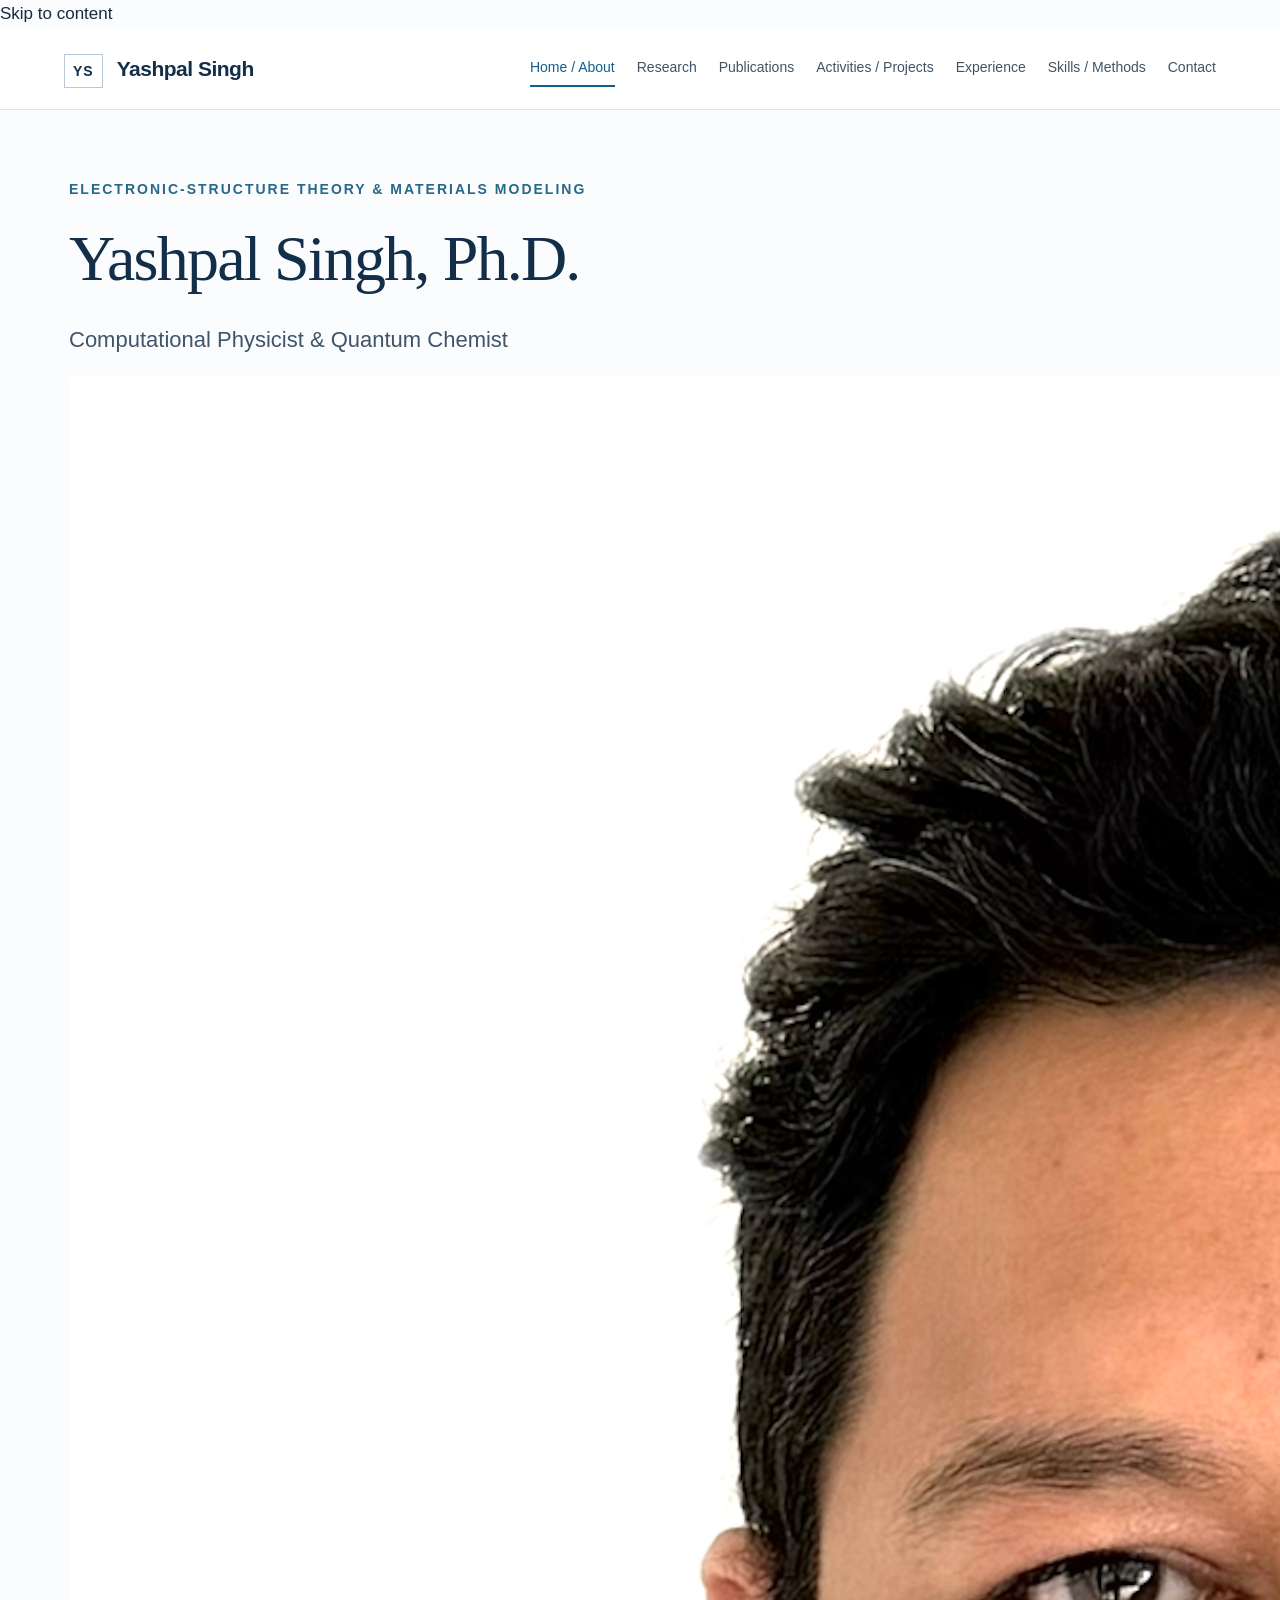
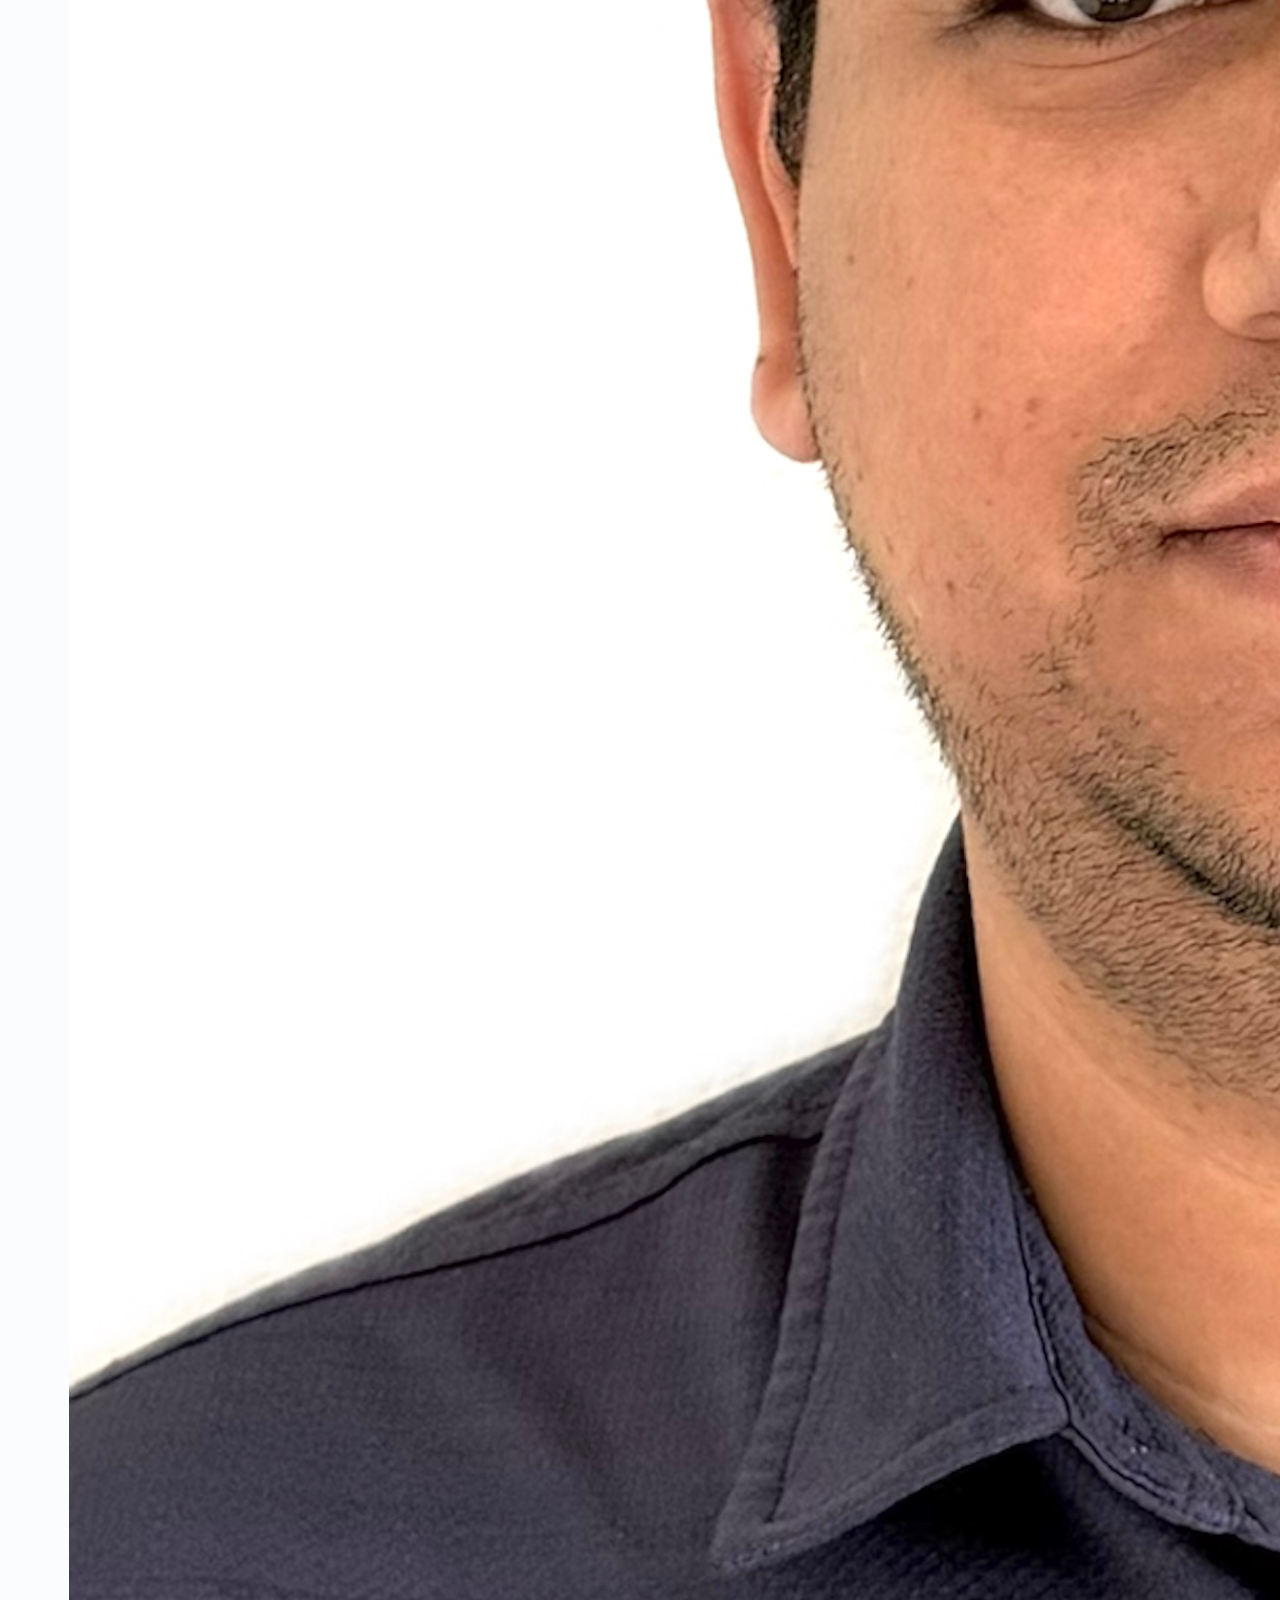
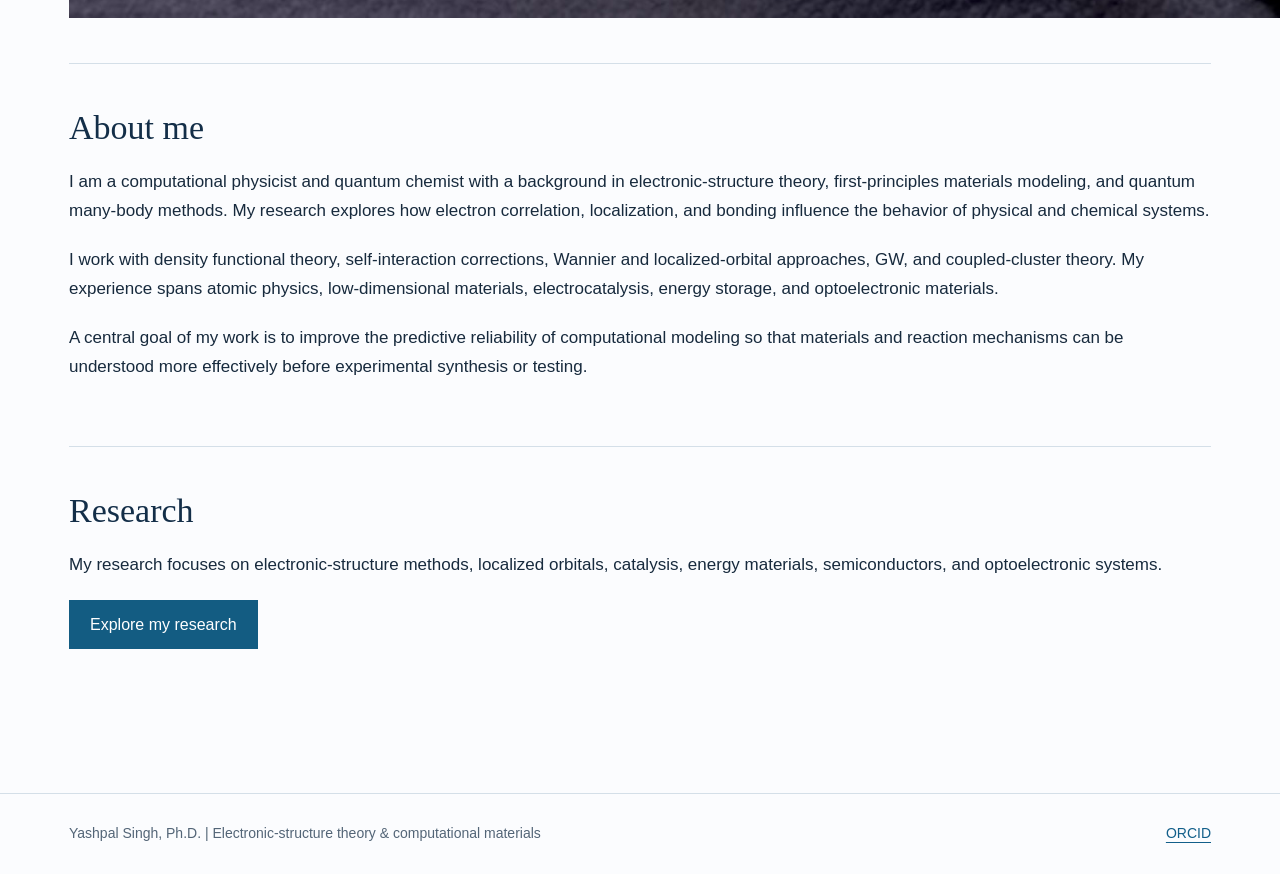
==== index.html @ 92dda70a "Reduce profile photo dimensions to 20px" ====
<!doctype html>
<html lang="en">
  <head>
    <meta charset="utf-8">
    <meta name="viewport" content="width=device-width, initial-scale=1">
    <title>Yashpal Singh | Computational Physicist</title>
    <meta
      name="description"
      content="Yashpal Singh, Ph.D. — computational physicist and quantum chemist working on electronic-structure theory and first-principles materials modeling."
    >
    <link rel="stylesheet" href="style.css">
    <link rel="icon" href="data:image/svg+xml,%3Csvg xmlns='http://www.w3.org/2000/svg' viewBox='0 0 32 32'%3E%3Crect width='32' height='32' fill='%23132e48'/%3E%3Ctext x='4' y='23' font-family='Arial[...]
    <style>
      .intro {
        display: flex;
        align-items: center;
        justify-content: space-between;
        gap: 1.25rem;
        flex-wrap: wrap;
      }

      .intro-copy {
        flex: 1 1 120px;
      }

      .profile-photo {
        width: 20px;
        height: 20px;
        object-fit: cover;
        border-radius: 50%;
        border: 3px solid #dfeaf5;
        box-shadow: 0 12px 28px rgba(18, 95, 138, 0.14);
        background: #e8eef6;
        display: block;
      }

      @media (max-width: 700px) {
        .intro {
          justify-content: center;
          text-align: center;
        }
        .profile-photo {
          margin: 0 auto;
        }
      }
    </style>
  </head>
  <body>
    <a class="skip" href="#main">Skip to content</a>

    <header>
      <div class="top">
        <a class="brand" href="index.html" aria-current="page">
          <span>YS</span>Yashpal Singh
        </a>

        <nav aria-label="Main navigation">
          <a href="index.html" aria-current="page">Home / About</a>
          <a href="research.html">Research</a>
          <a href="publications.html">Publications</a>
          <a href="activities.html">Activities / Projects</a>
          <a href="experience.html">Experience</a>
          <a href="methods.html">Skills / Methods</a>
          <a href="contact.html">Contact</a>
        </nav>
      </div>
    </header>

    <main id="main">
      <div class="wrap">
        <div class="intro">
          <div class="intro-copy">
            <p class="eyebrow">Electronic-structure theory &amp; materials modeling</p>
            <h1>Yashpal Singh, Ph.D.</h1>
            <p class="lead">Computational Physicist &amp; Quantum Chemist</p>
          </div>
          <img class="profile-photo" src="yash.jpeg" alt="Yashpal Singh">
        </div>

        <section>
          <h2>About me</h2>
          <p>
            I am a computational physicist and quantum chemist with a background in
            electronic-structure theory, first-principles materials modeling, and
            quantum many-body methods. My research explores how electron correlation,
            localization, and bonding influence the behavior of physical and chemical systems.
          </p>
          <p>
            I work with density functional theory, self-interaction corrections, Wannier
            and localized-orbital approaches, GW, and coupled-cluster theory. My experience
            spans atomic physics, low-dimensional materials, electrocatalysis, energy storage,
            and optoelectronic materials.
          </p>
          <p>
            A central goal of my work is to improve the predictive reliability of computational
            modeling so that materials and reaction mechanisms can be understood more effectively
            before experimental synthesis or testing.
          </p>
        </section>

        <section>
          <h2>Research</h2>
          <p>
            My research focuses on electronic-structure methods, localized orbitals,
            catalysis, energy materials, semiconductors, and optoelectronic systems.
          </p>
          <p>
            <a class="button" href="research.html">Explore my research</a>
          </p>
        </section>
      </div>
    </main>

    <footer>
      <div class="wrap">
        <span>Yashpal Singh, Ph.D. | Electronic-structure theory &amp; computational materials</span>
        <a href="https://orcid.org/0000-0003-0431-1079">ORCID</a>
      </div>
    </footer>
  </body>
</html>
---- style.css ----
*{box-sizing:border-box}html{scroll-behavior:smooth}body{margin:0;background:#fbfcfe;color:#172a3d;font:17px/1.7 -apple-system,BlinkMacSystemFont,"Segoe UI",Arial,sans-serif}a{color:#125f8a;text-underline-offset:4px}a:hover{color:#09364f}a:focus-visible{outline:3px solid #d87830;outline-offset:5px}header{background:#fff;border-bottom:1px solid #dbe3eb;padding:22px max(5vw,24px)}.top{max-width:1180px;margin:auto;display:flex;align-items:center;justify-content:space-between;gap:24px;flex-wrap:wrap}.brand{text-decoration:none;font-size:21px;font-weight:700;color:#132e48;letter-spacing:-.5px}.brand span{font-size:14px;letter-spacing:1px;margin-right:14px;border:1px solid #b7c9d9;padding:8px}nav{display:flex;flex-wrap:wrap;gap:12px 22px}nav a{font-size:14px;text-decoration:none;color:#415365;padding:5px 0}nav a[aria-current]{color:#125f8a;border-bottom:2px solid #125f8a}.wrap{max-width:1180px;margin:auto;padding:0 5px}main{padding:68px max(5vw,24px) 80px}.eyebrow{font-size:14px;letter-spacing:2px;text-transform:uppercase;font-weight:650;color:#286989}h1,h2,h3{color:#132e48;line-height:1.18}h1{font-family:Georgia,serif;font-weight:400;font-size:clamp(40px,5vw,68px);letter-spacing:-1.8px;margin:18px 0 25px;max-width:900px}h2{font-family:Georgia,serif;font-weight:400;font-size:34px;margin:0 0 20px}h3{font-size:21px;font-weight:650;margin:0 0 12px}p{margin:0 0 20px}.lead{font-size:22px;line-height:1.6;max-width:810px;color:#40556a}.hero{display:grid;grid-template-columns:1.7fr 1fr;gap:70px;align-items:center;padding-bottom:64px}.hero h1{font-size:clamp(46px,5.5vw,76px)}.panel{padding:32px;background:#132e48;color:#edf4fa;border-top:4px solid #60bdd4}.panel h2{color:#fff;font:25px Georgia,serif}.panel p{font-size:16px;color:#c9dbe9}.panel a{color:#a6e2f2}.panel .line{border-top:1px solid #456078;padding-top:18px;margin-top:18px}.actions{display:flex;gap:15px;flex-wrap:wrap;margin:28px 0 0}.button{display:inline-block;background:#135c82;color:white;text-decoration:none;padding:11px 21px;font-size:16px}.button:hover{background:#0b3954;color:white}.button.secondary{background:transparent;color:#135c82;border:1px solid #8cabbf}section{padding:44px 0;border-top:1px solid #d4dfe8}.grid{display:grid;grid-template-columns:repeat(3,1fr);gap:30px}.grid.two{grid-template-columns:repeat(2,1fr)}.card{padding:24px 0 12px;border-top:3px solid #3986a6}.card p{color:#465a6e}.number{font-size:14px;letter-spacing:2px;color:#326e89;margin-bottom:18px}.metrics{display:grid;grid-template-columns:repeat(4,1fr);gap:24px;margin:24px 0}.metric strong{font:44px Georgia,serif;display:block;color:#153951}.metric span,.note{font-size:14px;color:#536577}.note{max-width:850px}.pub{padding:24px 0;border-bottom:1px solid #d4dfe8;display:grid;grid-template-columns:55px 1fr;gap:20px}.pub p{margin:0}.pub .num{color:#54758c;font-size:14px;padding-top:5px}.pub a{overflow-wrap:anywhere}.entry{max-width:880px;padding:25px 0;border-bottom:1px solid #d4dfe8}.meta{color:#366b86;font-size:15px;margin-bottom:10px}.entry ul{padding-left:22px}.intro{padding-bottom:35px;max-width:900px}.topic{margin:0 0 28px}.topic h3{margin-top:25px}.list{padding-left:22px}.list li{margin-bottom:8px}footer{border-top:1px solid #d4dfe8;padding:28px max(5vw,24px);font-size:14px;color:#536577}footer .wrap{display:flex;justify-content:space-between;gap:20px;flex-wrap:wrap}.skip{position:absolute;top:-100px;background:white;padding:12px;z-index:10}.skip:focus{top:0}@media(max-width:800px){.hero{grid-template-columns:1fr;gap:32px;padding-bottom:36px}.grid,.grid.two{grid-template-columns:1fr}.metrics{grid-template-columns:repeat(2,1fr)}main{padding-top:38px}nav{gap:8px 18px}.top{gap:20px}.lead{font-size:20px}h1{letter-spacing:-1px}.pub{grid-template-columns:28px 1fr;gap:10px}.panel{padding:25px}}@media(prefers-reduced-motion:reduce){html{scroll-behavior:auto}}@media print{header nav,.actions,.skip{display:none}main{padding:20px}body{font-size:12pt}.hero{display:block}.panel{background:#fff;color:#172a3d}.panel h2,.panel p{color:#172a3d}.pub,.entry{break-inside:avoid}a{color:inherit}}
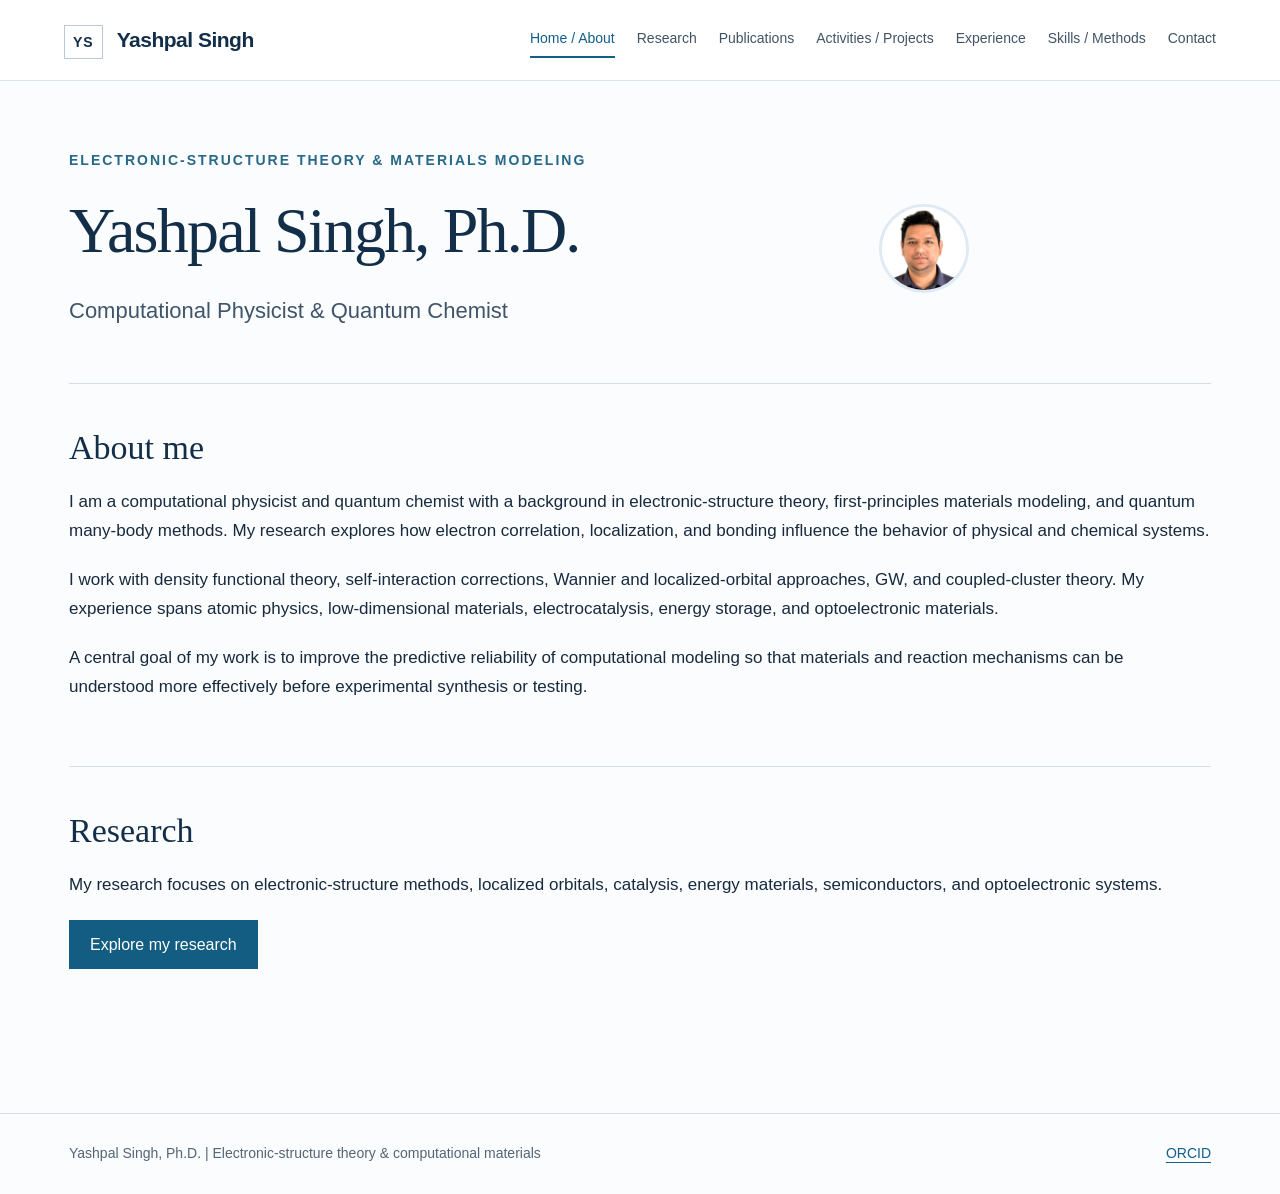
==== commit 72de32aa: "Reduce profile photo size to 10% in homepage layout" ====
--- a/index.html
+++ b/index.html
@@ -9,7 +9,7 @@
       content="Yashpal Singh, Ph.D. — computational physicist and quantum chemist working on electronic-structure theory and first-principles materials modeling."
     >
     <link rel="stylesheet" href="style.css">
-    <link rel="icon" href="data:image/svg+xml,%3Csvg xmlns='http://www.w3.org/2000/svg' viewBox='0 0 32 32'%3E%3Crect width='32' height='32' fill='%23132e48'/%3E%3Ctext x='4' y='23' font-family='Arial[...]
+    <link rel="icon" href="data:image/svg+xml,%3Csvg xmlns='http://www.w3.org/2000/svg' viewBox='0 0 32 32'%3E%3Crect width='32' height='32' fill='%23132e48'/%3E%3Ctext x='4' y='23' font-family='Arial' font-size='20' fill='white'%3EYS%3C/text%3E%3C/svg%3E">
     <style>
       .intro {
         display: flex;
@@ -20,18 +20,18 @@
       }
 
       .intro-copy {
-        flex: 1 1 120px;
+        flex: 1 1 320px;
       }
 
       .profile-photo {
-        width: 20px;
-        height: 20px;
+        width: 10% !important;
+        height: auto !important;
+        max-width: 100%;
         object-fit: cover;
         border-radius: 50%;
         border: 3px solid #dfeaf5;
-        box-shadow: 0 12px 28px rgba(18, 95, 138, 0.14);
-        background: #e8eef6;
         display: block;
+        flex-shrink: 0;
       }
 
       @media (max-width: 700px) {
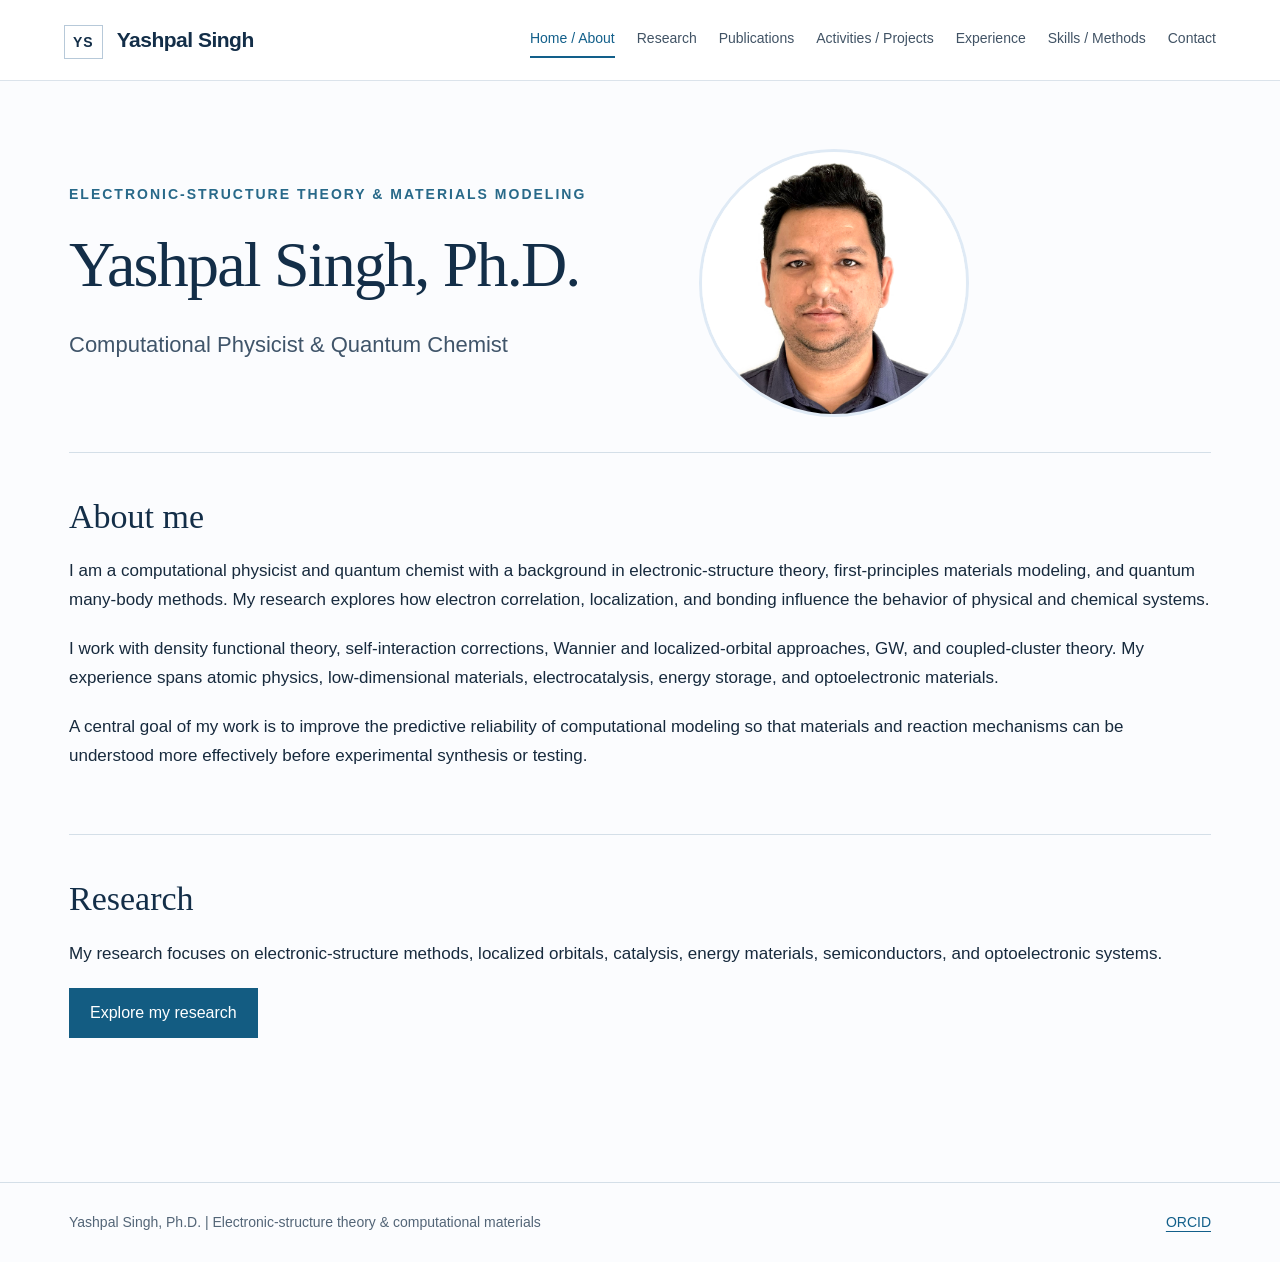
==== commit 756a3d0f: "Increase profile photo width from 10% to 30%" ====
--- a/index.html
+++ b/index.html
@@ -24,7 +24,7 @@
       }
 
       .profile-photo {
-        width: 10% !important;
+        width: 30% !important;
         height: auto !important;
         max-width: 100%;
         object-fit: cover;
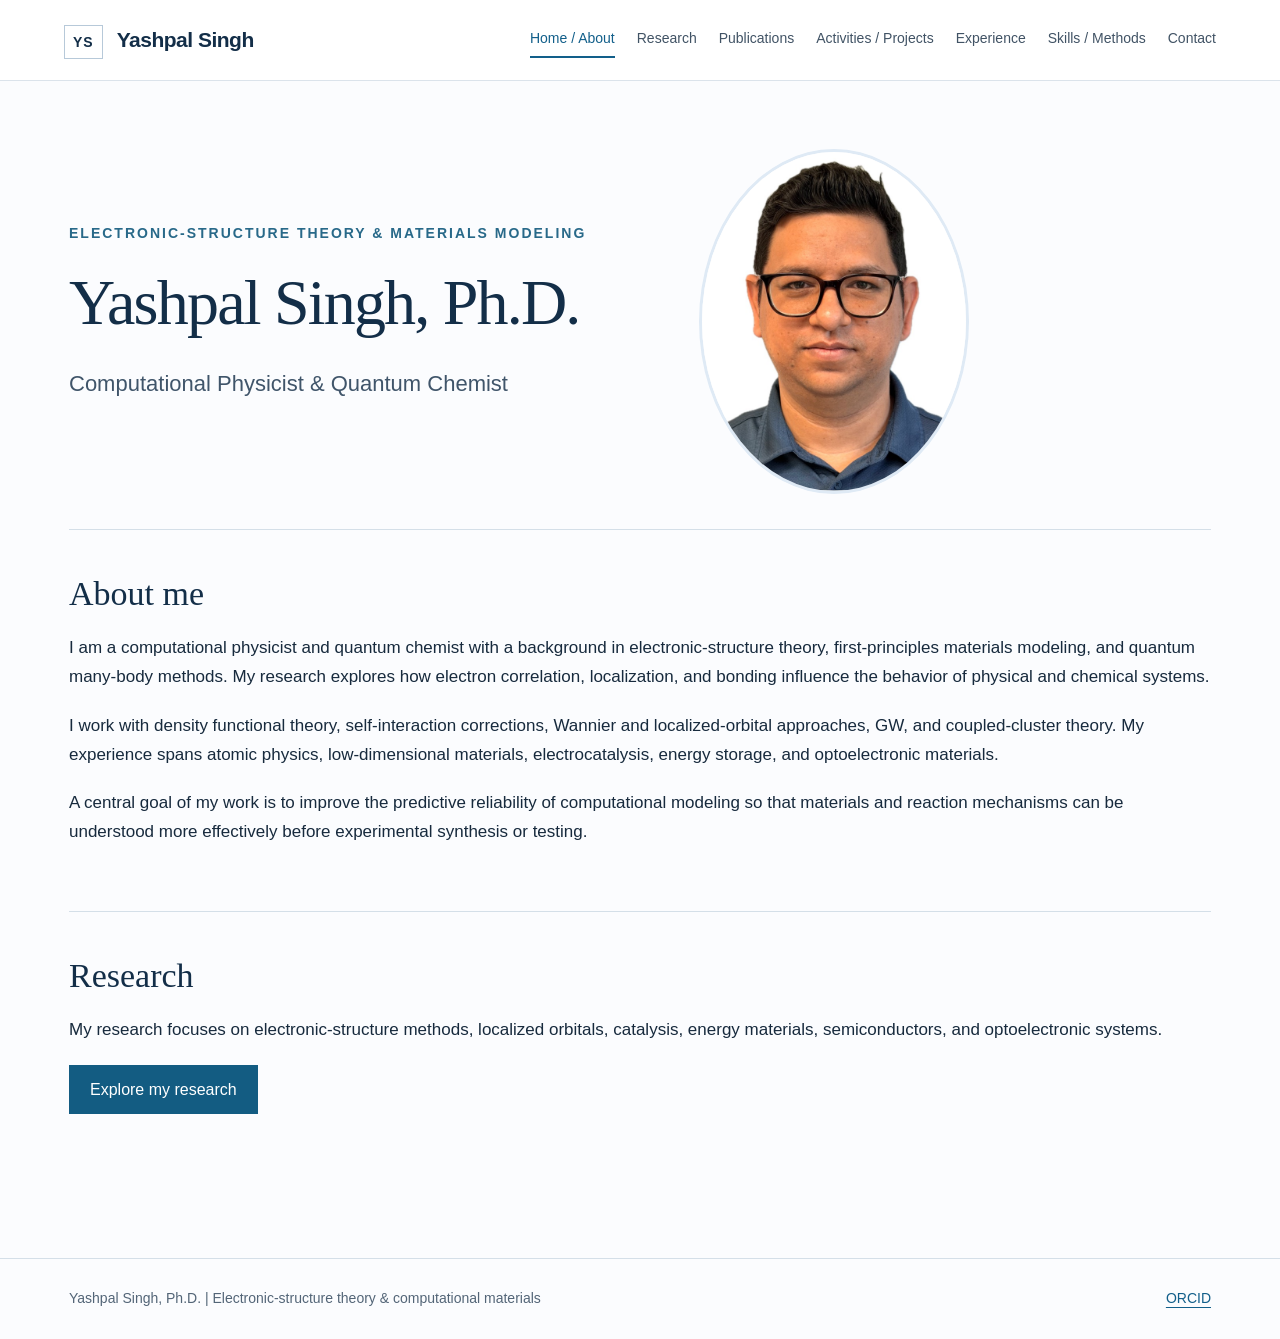
==== commit 65a1c8d0: "Update profile photo source in index.html" ====
--- a/index.html
+++ b/index.html
@@ -74,7 +74,7 @@
             <h1>Yashpal Singh, Ph.D.</h1>
             <p class="lead">Computational Physicist &amp; Quantum Chemist</p>
           </div>
-          <img class="profile-photo" src="yash.jpeg" alt="Yashpal Singh">
+          <img class="profile-photo" src="yash_pic.jpg" alt="Yashpal Singh">
         </div>
 
         <section>
